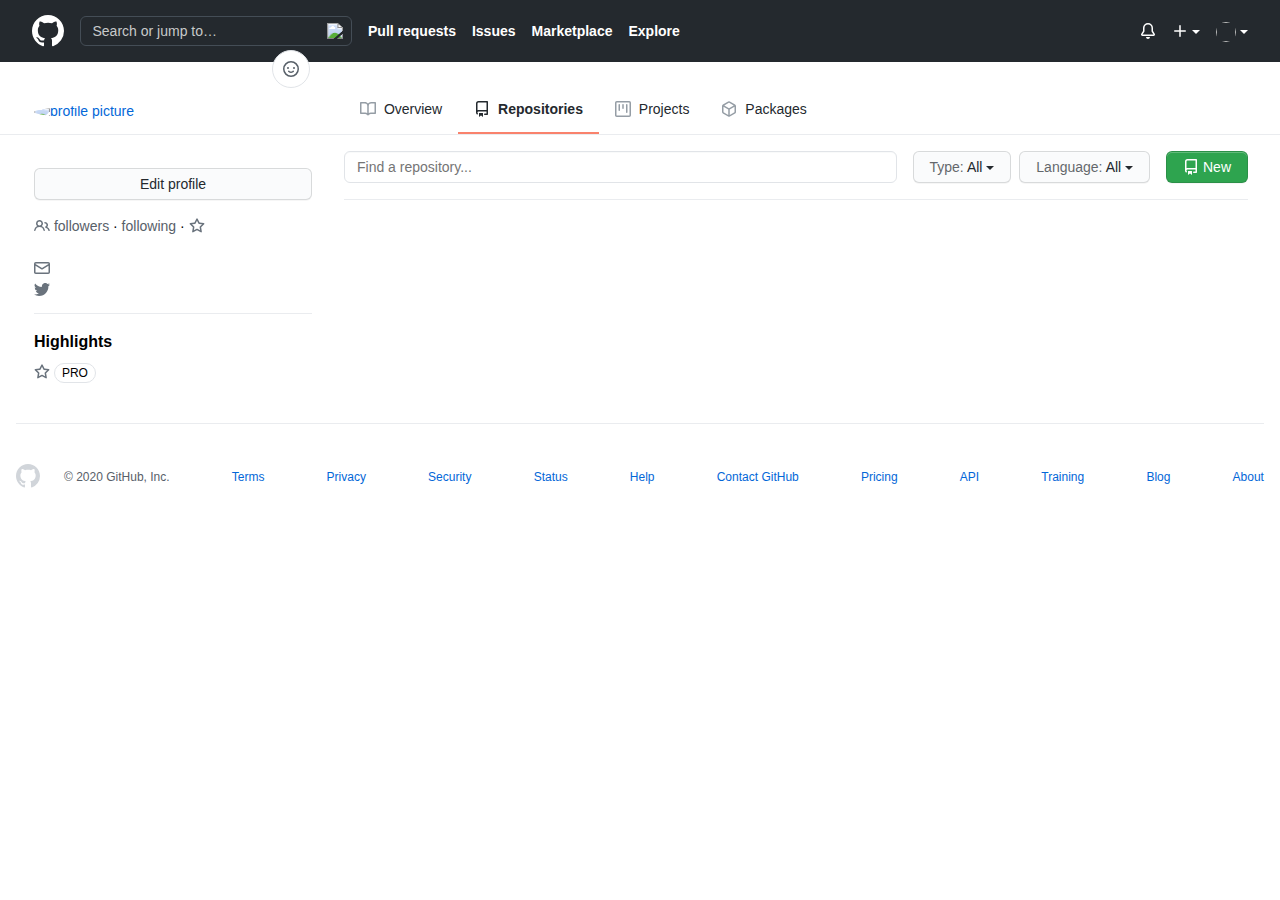
==== public/index.html @ 7f7beacc "major update" ====
<!DOCTYPE html>
<html lang="en">
<head>
  <meta charset="utf-8" />
  <meta name="viewport" content="width=device-width, initial-scale=1.0" />
  <meta http-equiv="X-UA-Compatible" content="IE=edge" />
  <title>My Github Profile Page &mdash; Buycoins Challenge</title>
  <link href="./img/favicon.png" rel="shortcut icon" />
  <link rel="stylesheet" href="./css/styles.css" />
  <link rel="stylesheet" href="./css/github-lang-colors.css">
</head>
<body>
  <div class="page-wrapper">
    <header class="page-header">
      <div class="page-header__item" id="github-logo">
        <a class="page-header__link" href="/">
          <svg class="octicon-middle" height="32" viewBox="0 0 16 16" version="1.1" width="32" aria-hidden="true">
            <path fill-rule="evenodd" d="M8 0C3.58 0 0 3.58 0 8c0 3.54 2.29 6.53 5.47 7.59.4.07.55-.17.55-.38 0-.19-.01-.82-.01-1.49-2.01.37-2.53-.49-2.69-.94-.09-.23-.48-.94-.82-1.13-.28-.15-.68-.52-.01-.53.63-.01 1.08.58 1.23.82.72 1.21 1.87.87 2.33.66.07-.52.28-.87.51-1.07-1.78-.2-3.64-.89-3.64-3.95 0-.87.31-1.59.82-2.15-.08-.2-.36-1.02.08-2.12 0 0 .67-.21 2.2.82.64-.18 1.32-.27 2-.27.68 0 1.36.09 2 .27 1.53-1.04 2.2-.82 2.2-.82.44 1.1.16 1.92.08 2.12.51.56.82 1.27.82 2.15 0 3.07-1.87 3.75-3.65 3.95.29.25.54.73.54 1.48 0 1.07-.01 1.93-.01 2.2 0 .21.15.46.55.38A8.013 8.013 0 0016 8c0-4.42-3.58-8-8-8z"></path>
          </svg>
        </a>
      </div>
      <div class="page-header__item item-show-mobile" id="hamburger">
        <button type="button" class="page-header__link btn-link">
          <svg height="24" class="octicon-text-bottom" viewBox="0 0 16 16" version="1.1" width="24" aria-hidden="true">
            <path fill-rule="evenodd" d="M1 2.75A.75.75 0 011.75 2h12.5a.75.75 0 110 1.5H1.75A.75.75 0 011 2.75zm0 5A.75.75 0 011.75 7h12.5a.75.75 0 110 1.5H1.75A.75.75 0 011 7.75zM1.75 12a.75.75 0 100 1.5h12.5a.75.75 0 100-1.5H1.75z"></path>
          </svg>
        </button>
      </div>
      <div class="page-header__item item-full item-collapse-mobile" id="menu">
        <div class="page-header__search">
          <form class="page-header__search-form">
            <label>
              <input type="text" class="page-header__search-input" placeholder="Search or jump to…" />
              <img src="https://github.githubassets.com/images/search-key-slash.svg" class="page-header__search-slash" />
            </label>
          </form>
        </div>
        <nav class="page-header__nav">
          <a class="page-header__link nav-link item-show-mobile" href="#">Dashboard</a>
          <a class="page-header__link nav-link" href="#">Pull<span class="inline-elem"> request</span>s</a>
          <a class="page-header__link nav-link" href="#">Issues</a>
          <a class="page-header__link nav-link" href="#">Marketplace</a>
          <a class="page-header__link nav-link" href="#">Explore</a>
          <a class="page-header__link nav-link item-show-mobile" href="#">Settings</a>
          <a class="page-header__link nav-link item-show-mobile u-name" href="#">
            <img width="20" height="20" class="avatar avatar-user" /><!--src="https://avatars2.githubusercontent.com/u/36954087?s=60&v=4"/>-->
          </a>
          <form class="nav-link item-show-mobile" action="#">
            <button type="submit" class="page-header__link btn-link" id="logout-btn">
              <svg class="octicon-text-bottom" viewBox="0 0 16 16" version="1.1" width="16" height="16" aria-hidden="true">
                <path fill-rule="evenodd" d="M2 2.75C2 1.784 2.784 1 3.75 1h2.5a.75.75 0 010 1.5h-2.5a.25.25 0 00-.25.25v10.5c0 .138.112.25.25.25h2.5a.75.75 0 010 1.5h-2.5A1.75 1.75 0 012 13.25V2.75zm10.44 4.5H6.75a.75.75 0 000 1.5h5.69l-1.97 1.97a.75.75 0 101.06 1.06l3.25-3.25a.75.75 0 000-1.06l-3.25-3.25a.75.75 0 10-1.06 1.06l1.97 1.97z"></path>
              </svg>
              Sign out
            </button>
          </form>
        </nav>
      </div>
      <div class="page-header__item" id="notification-bar">
        <a class="page-header__link" href="#">
          <svg class="octicon-text-bottom" viewBox="0 0 16 16" version="1.1" width="16" height="16" aria-hidden="true">
            <path d="M8 16a2 2 0 001.985-1.75c.017-.137-.097-.25-.235-.25h-3.5c-.138 0-.252.113-.235.25A2 2 0 008 16z"></path>
            <path fill-rule="evenodd" d="M8 1.5A3.5 3.5 0 004.5 5v2.947c0 .346-.102.683-.294.97l-1.703 2.556a.018.018 0 00-.003.01l.001.006c0 .002.002.004.004.006a.017.017 0 00.006.004l.007.001h10.964l.007-.001a.016.016 0 00.006-.004.016.016 0 00.004-.006l.001-.007a.017.017 0 00-.003-.01l-1.703-2.554a1.75 1.75 0 01-.294-.97V5A3.5 3.5 0 008 1.5zM3 5a5 5 0 0110 0v2.947c0 .05.015.098.042.139l1.703 2.555A1.518 1.518 0 0113.482 13H2.518a1.518 1.518 0 01-1.263-2.36l1.703-2.554A.25.25 0 003 7.947V5z"></path>
          </svg>
        </a>
      </div>
      <div class="page-header__item item-collapse-mobile">
        <details class="details-reset">
          <summary class="page-header__link">
            <svg class="octicon-text-bottom" viewBox="0 0 16 16" version="1.1" width="16" height="16" aria-hidden="true">
              <path fill-rule="evenodd" d="M8 2a.75.75 0 01.75.75v4.5h4.5a.75.75 0 010 1.5h-4.5v4.5a.75.75 0 01-1.5 0v-4.5h-4.5a.75.75 0 010-1.5h4.5v-4.5A.75.75 0 018 2z"></path>
            </svg>
            <span class="dropdown-caret"></span>
          </summary>
        </details>
      </div>
      <div class="page-header__item item-collapse-mobile">
        <details class="details-reset">
          <summary class="page-header__link">
            <img class="avatar avatar-user" width="20" height="20" /><!-- src="https://avatars2.githubusercontent.com/u/36954087?s=60&v=4"-->
            <span class="dropdown-caret"></span>
          </summary>
        </details>
      </div>
    </header>

    <main class="page-main" role="main">
      <div class="page-main__head item-collapse-mobile">
        <div class="container page-main__item">
          <div class="page-main__item__col-1">
            <div class="profile-sticky-bar">
              <div class="profile-mini-card">
                <span class="profile-mini-avatar">
                  <img class="avatar-user" height="32" width="32" /> <!--src="https://avatars2.githubusercontent.com/u/36954087?s=88&amp;u=0740b5dd5a850e1ddfc151dfa20f9871d0361308&amp;v=4">-->
                </span>
                <span class="profile-username">
                  <strong class="u-name"></strong>
                </span>
              </div>
            </div>
          </div>
          <div class="page-main__item__col-2">
            <nav class="page-main__nav">
              <a class="page-main__nav-item" href="#">
                <svg class="octicon-text-bottom page-main__octicon" height="16" viewBox="0 0 16 16" version="1.1" width="16" aria-hidden="true">
                  <path fill-rule="evenodd" d="M0 1.75A.75.75 0 01.75 1h4.253c1.227 0 2.317.59 3 1.501A3.744 3.744 0 0111.006 1h4.245a.75.75 0 01.75.75v10.5a.75.75 0 01-.75.75h-4.507a2.25 2.25 0 00-1.591.659l-.622.621a.75.75 0 01-1.06 0l-.622-.621A2.25 2.25 0 005.258 13H.75a.75.75 0 01-.75-.75V1.75zm8.755 3a2.25 2.25 0 012.25-2.25H14.5v9h-3.757c-.71 0-1.4.201-1.992.572l.004-7.322zm-1.504 7.324l.004-5.073-.002-2.253A2.25 2.25 0 005.003 2.5H1.5v9h3.757a3.75 3.75 0 011.994.574z"></path>
                </svg>
                Overview
              </a>
              <a class="page-main__nav-item nav-item-active" href="#" id="repoCountContainer">
                <svg class="octicon-text-bottom page-main__octicon" height="16" viewBox="0 0 16 16" version="1.1" width="16" aria-hidden="true">
                  <path fill-rule="evenodd" d="M2 2.5A2.5 2.5 0 014.5 0h8.75a.75.75 0 01.75.75v12.5a.75.75 0 01-.75.75h-2.5a.75.75 0 110-1.5h1.75v-2h-8a1 1 0 00-.714 1.7.75.75 0 01-1.072 1.05A2.495 2.495 0 012 11.5v-9zm10.5-1V9h-8c-.356 0-.694.074-1 .208V2.5a1 1 0 011-1h8zM5 12.25v3.25a.25.25 0 00.4.2l1.45-1.087a.25.25 0 01.3 0L8.6 15.7a.25.25 0 00.4-.2v-3.25a.25.25 0 00-.25-.25h-3.5a.25.25 0 00-.25.25z"></path>
                </svg>
                Repositories
              </a>
              <a class="page-main__nav-item" href="#">
                <svg class="octicon-text-bottom page-main__octicon" height="16" viewBox="0 0 16 16" version="1.1" width="16" aria-hidden="true">
                  <path fill-rule="evenodd" d="M1.75 0A1.75 1.75 0 000 1.75v12.5C0 15.216.784 16 1.75 16h12.5A1.75 1.75 0 0016 14.25V1.75A1.75 1.75 0 0014.25 0H1.75zM1.5 1.75a.25.25 0 01.25-.25h12.5a.25.25 0 01.25.25v12.5a.25.25 0 01-.25.25H1.75a.25.25 0 01-.25-.25V1.75zM11.75 3a.75.75 0 00-.75.75v7.5a.75.75 0 001.5 0v-7.5a.75.75 0 00-.75-.75zm-8.25.75a.75.75 0 011.5 0v5.5a.75.75 0 01-1.5 0v-5.5zM8 3a.75.75 0 00-.75.75v3.5a.75.75 0 001.5 0v-3.5A.75.75 0 008 3z"></path>
                </svg>
                Projects
              </a>
              <a class="page-main__nav-item" href="#">
                <svg class="octicon-text-bottom page-main__octicon" height="16" viewBox="0 0 16 16" version="1.1" width="16" aria-hidden="true">
                  <path fill-rule="evenodd" d="M8.878.392a1.75 1.75 0 00-1.756 0l-5.25 3.045A1.75 1.75 0 001 4.951v6.098c0 .624.332 1.2.872 1.514l5.25 3.045a1.75 1.75 0 001.756 0l5.25-3.045c.54-.313.872-.89.872-1.514V4.951c0-.624-.332-1.2-.872-1.514L8.878.392zM7.875 1.69a.25.25 0 01.25 0l4.63 2.685L8 7.133 3.245 4.375l4.63-2.685zM2.5 5.677v5.372c0 .09.047.171.125.216l4.625 2.683V8.432L2.5 5.677zm6.25 8.271l4.625-2.683a.25.25 0 00.125-.216V5.677L8.75 8.432v5.516z"></path>
                </svg>
                Packages
              </a>
            </nav>
          </div>
        </div>
      </div>
      <div class="container page-main__item">
        <div class="page-main__item__col-1">
          <div class="vcard-user">
            <div class="profile-avatar-container">
              <a title="change your avatar" href="#">
                <img alt="profile picture" class="avatar avatar-user" /><!-- src="https://avatars0.githubusercontent.com/u/36954087?s=460&amp;u=0740b5dd5a850e1ddfc151dfa20f9871d0361308&amp;v=4">-->
              </a>
              <div class="status-container item-collapse-mobile">
                <div class="status-badge-container">
                  <div class="user-status">
                    <details class="details-reset">
                      <summary class="btn-link alt-link" role="button">
                        <div class="user-status-header">
                          <div class="user-status-emoji">
                            <svg class="octicon-text-bottom" viewBox="0 0 16 16" version="1.1" width="16" height="16" aria-hidden="true">
                              <path fill-rule="evenodd" d="M1.5 8a6.5 6.5 0 1113 0 6.5 6.5 0 01-13 0zM8 0a8 8 0 100 16A8 8 0 008 0zM5 8a1 1 0 100-2 1 1 0 000 2zm7-1a1 1 0 11-2 0 1 1 0 012 0zM5.32 9.636a.75.75 0 011.038.175l.007.009c.103.118.22.222.35.31.264.178.683.37 1.285.37.602 0 1.02-.192 1.285-.371.13-.088.247-.192.35-.31l.007-.008a.75.75 0 111.222.87l-.614-.431c.614.43.614.431.613.431v.001l-.001.002-.002.003-.005.007-.014.019a1.984 1.984 0 01-.184.213c-.16.166-.338.316-.53.445-.63.418-1.37.638-2.127.629-.946 0-1.652-.308-2.126-.63a3.32 3.32 0 01-.715-.657l-.014-.02-.005-.006-.002-.003v-.002h-.001l.613-.432-.614.43a.75.75 0 01.183-1.044h.001z"></path>
                            </svg>
                          </div>
                          <div class="user-status-message-wrapper">
                            <span class="user-status-message">
                              Set status
                            </span>
                          </div>
                        </div>
                      </summary>
                    </details>
                  </div>
                </div>
              </div>
            </div>
            <div class="vcard-names-container">
              <h1 class="vcard-names">
                <span class="vcard-fullname"></span>
                <span class="vcard-username u-name"></span>
              </h1>
            </div>
          </div>
          <div class="status-badge-container item-show-mobile">
            <div class="user-status">
              <details class="details-reset">
                <summary class="btn-link alt-link" role="button">
                  <div class="user-status-header">
                    <div class="user-status-emoji">
                      <svg class="octicon-text-bottom" viewBox="0 0 16 16" version="1.1" width="16" height="16" aria-hidden="true">
                        <path fill-rule="evenodd" d="M1.5 8a6.5 6.5 0 1113 0 6.5 6.5 0 01-13 0zM8 0a8 8 0 100 16A8 8 0 008 0zM5 8a1 1 0 100-2 1 1 0 000 2zm7-1a1 1 0 11-2 0 1 1 0 012 0zM5.32 9.636a.75.75 0 011.038.175l.007.009c.103.118.22.222.35.31.264.178.683.37 1.285.37.602 0 1.02-.192 1.285-.371.13-.088.247-.192.35-.31l.007-.008a.75.75 0 111.222.87l-.614-.431c.614.43.614.431.613.431v.001l-.001.002-.002.003-.005.007-.014.019a1.984 1.984 0 01-.184.213c-.16.166-.338.316-.53.445-.63.418-1.37.638-2.127.629-.946 0-1.652-.308-2.126-.63a3.32 3.32 0 01-.715-.657l-.014-.02-.005-.006-.002-.003v-.002h-.001l.613-.432-.614.43a.75.75 0 01.183-1.044h.001z"></path>
                      </svg>
                    </div>
                    <div class="user-status-message-wrapper">
                      <span class="user-status-message">
                        Set status
                      </span>
                    </div>
                  </div>
                </summary>
              </details>
            </div>
          </div>
          <div class="user-profile-bio"></div>
          <div class="user-info-section">
            <div>
              <button type="button" class="profile-edit-button">Edit profile</button>
            </div>
            <div class="user-basic-info">
              <a class="alt-link" href="#">
                <svg class="octicon-text-bottom light-grey" height="16" viewBox="0 0 16 16" version="1.1" width="16" aria-hidden="true">
                  <path fill-rule="evenodd" d="M5.5 3.5a2 2 0 100 4 2 2 0 000-4zM2 5.5a3.5 3.5 0 115.898 2.549 5.507 5.507 0 013.034 4.084.75.75 0 11-1.482.235 4.001 4.001 0 00-7.9 0 .75.75 0 01-1.482-.236A5.507 5.507 0 013.102 8.05 3.49 3.49 0 012 5.5zM11 4a.75.75 0 100 1.5 1.5 1.5 0 01.666 2.844.75.75 0 00-.416.672v.352a.75.75 0 00.574.73c1.2.289 2.162 1.2 2.522 2.372a.75.75 0 101.434-.44 5.01 5.01 0 00-2.56-3.012A3 3 0 0011 4z"></path>
                </svg>
                <span id="followers"></span> followers
              </a>
              ·
              <a class="alt-link" href="#">
                <span id="following"></span> following
              </a>
              ·
              <a class="alt-link" href="#">
                <svg class="octicon-text-bottom light-grey" height="16" viewBox="0 0 16 16" version="1.1" width="16" aria-hidden="true">
                  <path fill-rule="evenodd" d="M8 .25a.75.75 0 01.673.418l1.882 3.815 4.21.612a.75.75 0 01.416 1.279l-3.046 2.97.719 4.192a.75.75 0 01-1.088.791L8 12.347l-3.766 1.98a.75.75 0 01-1.088-.79l.72-4.194L.818 6.374a.75.75 0 01.416-1.28l4.21-.611L7.327.668A.75.75 0 018 .25zm0 2.445L6.615 5.5a.75.75 0 01-.564.41l-3.097.45 2.24 2.184a.75.75 0 01.216.664l-.528 3.084 2.769-1.456a.75.75 0 01.698 0l2.77 1.456-.53-3.084a.75.75 0 01.216-.664l2.24-2.183-3.096-.45a.75.75 0 01-.564-.41L8 2.694v.001z"></path>
                </svg>
                <span id="stars"></span>
              </a>
            </div>
            <ul>
              <li class="vcard-detail">
                <svg class="octicon-text-bottom light-grey" viewBox="0 0 16 16" version="1.1" width="16" height="16" aria-hidden="true">
                  <path fill-rule="evenodd" d="M1.75 2A1.75 1.75 0 000 3.75v.736a.75.75 0 000 .027v7.737C0 13.216.784 14 1.75 14h12.5A1.75 1.75 0 0016 12.25v-8.5A1.75 1.75 0 0014.25 2H1.75zM14.5 4.07v-.32a.25.25 0 00-.25-.25H1.75a.25.25 0 00-.25.25v.32L8 7.88l6.5-3.81zm-13 1.74v6.441c0 .138.112.25.25.25h12.5a.25.25 0 00.25-.25V5.809L8.38 9.397a.75.75 0 01-.76 0L1.5 5.809z"></path>
                </svg>
                <a href="#" id="email"></a>
              </li>
              <li class="vcard-detail item-collapse-mobile">
                <svg class="octicon-text-bottom light-grey" xmlns="http://www.w3.org/2000/svg" viewBox="0 0 273.5 222.3">
                  <path d="M273.5 26.3a109.77 109.77 0 0 1-32.2 8.8 56.07 56.07 0 0 0 24.7-31 113.39 113.39 0 0 1-35.7 13.6 56.1 56.1 0 0 0-97 38.4 54 54 0 0 0 1.5 12.8A159.68 159.68 0 0 1 19.1 10.3a56.12 56.12 0 0 0 17.4 74.9 56.06 56.06 0 0 1-25.4-7v.7a56.11 56.11 0 0 0 45 55 55.65 55.65 0 0 1-14.8 2 62.39 62.39 0 0 1-10.6-1 56.24 56.24 0 0 0 52.4 39 112.87 112.87 0 0 1-69.7 24 119 119 0 0 1-13.4-.8 158.83 158.83 0 0 0 86 25.2c103.2 0 159.6-85.5 159.6-159.6 0-2.4-.1-4.9-.2-7.3a114.25 114.25 0 0 0 28.1-29.1" fill="currentColor"></path>
                </svg>
                <a href="#" id="twitterUsername"></a>
              </li>
            </ul>
          </div>
          <div class="user-highlights item-collapse-mobile">
            <h2 class="user-highlights-header">Highlights</h2>
            <ul>
              <li>
                <svg class="octicon-text-bottom light-grey" viewBox="0 0 16 16" version="1.1" width="16" height="16" aria-hidden="true">
                  <path fill-rule="evenodd" d="M8 .25a.75.75 0 01.673.418l1.882 3.815 4.21.612a.75.75 0 01.416 1.279l-3.046 2.97.719 4.192a.75.75 0 01-1.088.791L8 12.347l-3.766 1.98a.75.75 0 01-1.088-.79l.72-4.194L.818 6.374a.75.75 0 01.416-1.28l4.21-.611L7.327.668A.75.75 0 018 .25zm0 2.445L6.615 5.5a.75.75 0 01-.564.41l-3.097.45 2.24 2.184a.75.75 0 01.216.664l-.528 3.084 2.769-1.456a.75.75 0 01.698 0l2.77 1.456-.53-3.084a.75.75 0 01.216-.664l2.24-2.183-3.096-.45a.75.75 0 01-.564-.41L8 2.694v.001z"></path>
                </svg>
                <span class="highlight-label">Pro</span>
              </li>
            </ul>
          </div>
        </div>
        <div class="page-main__item__col-2">
          <div class="page-main__head item-show-mobile">
            <nav class="page-main__nav">
              <a class="page-main__nav-item" href="#">
                <svg class="octicon-text-bottom page-main__octicon" height="16" viewBox="0 0 16 16" version="1.1" width="16" aria-hidden="true">
                  <path fill-rule="evenodd" d="M0 1.75A.75.75 0 01.75 1h4.253c1.227 0 2.317.59 3 1.501A3.744 3.744 0 0111.006 1h4.245a.75.75 0 01.75.75v10.5a.75.75 0 01-.75.75h-4.507a2.25 2.25 0 00-1.591.659l-.622.621a.75.75 0 01-1.06 0l-.622-.621A2.25 2.25 0 005.258 13H.75a.75.75 0 01-.75-.75V1.75zm8.755 3a2.25 2.25 0 012.25-2.25H14.5v9h-3.757c-.71 0-1.4.201-1.992.572l.004-7.322zm-1.504 7.324l.004-5.073-.002-2.253A2.25 2.25 0 005.003 2.5H1.5v9h3.757a3.75 3.75 0 011.994.574z"></path>
                </svg>
                Overview
              </a>
              <a class="page-main__nav-item nav-item-active" href="#" id="repoCountContainer">
                <svg class="octicon-text-bottom page-main__octicon" height="16" viewBox="0 0 16 16" version="1.1" width="16" aria-hidden="true">
                  <path fill-rule="evenodd" d="M2 2.5A2.5 2.5 0 014.5 0h8.75a.75.75 0 01.75.75v12.5a.75.75 0 01-.75.75h-2.5a.75.75 0 110-1.5h1.75v-2h-8a1 1 0 00-.714 1.7.75.75 0 01-1.072 1.05A2.495 2.495 0 012 11.5v-9zm10.5-1V9h-8c-.356 0-.694.074-1 .208V2.5a1 1 0 011-1h8zM5 12.25v3.25a.25.25 0 00.4.2l1.45-1.087a.25.25 0 01.3 0L8.6 15.7a.25.25 0 00.4-.2v-3.25a.25.25 0 00-.25-.25h-3.5a.25.25 0 00-.25.25z"></path>
                </svg>
                Repositories
              </a>
              <a class="page-main__nav-item" href="#">
                <svg class="octicon-text-bottom page-main__octicon" height="16" viewBox="0 0 16 16" version="1.1" width="16" aria-hidden="true">
                  <path fill-rule="evenodd" d="M1.75 0A1.75 1.75 0 000 1.75v12.5C0 15.216.784 16 1.75 16h12.5A1.75 1.75 0 0016 14.25V1.75A1.75 1.75 0 0014.25 0H1.75zM1.5 1.75a.25.25 0 01.25-.25h12.5a.25.25 0 01.25.25v12.5a.25.25 0 01-.25.25H1.75a.25.25 0 01-.25-.25V1.75zM11.75 3a.75.75 0 00-.75.75v7.5a.75.75 0 001.5 0v-7.5a.75.75 0 00-.75-.75zm-8.25.75a.75.75 0 011.5 0v5.5a.75.75 0 01-1.5 0v-5.5zM8 3a.75.75 0 00-.75.75v3.5a.75.75 0 001.5 0v-3.5A.75.75 0 008 3z"></path>
                </svg>
                Projects
              </a>
              <a class="page-main__nav-item" href="#">
                <svg class="octicon-text-bottom page-main__octicon" height="16" viewBox="0 0 16 16" version="1.1" width="16" aria-hidden="true">
                  <path fill-rule="evenodd" d="M8.878.392a1.75 1.75 0 00-1.756 0l-5.25 3.045A1.75 1.75 0 001 4.951v6.098c0 .624.332 1.2.872 1.514l5.25 3.045a1.75 1.75 0 001.756 0l5.25-3.045c.54-.313.872-.89.872-1.514V4.951c0-.624-.332-1.2-.872-1.514L8.878.392zM7.875 1.69a.25.25 0 01.25 0l4.63 2.685L8 7.133 3.245 4.375l4.63-2.685zM2.5 5.677v5.372c0 .09.047.171.125.216l4.625 2.683V8.432L2.5 5.677zm6.25 8.271l4.625-2.683a.25.25 0 00.125-.216V5.677L8.75 8.432v5.516z"></path>
                </svg>
                Packages
              </a>
            </nav>
          </div>
          <div class="vcard-repositories">
            <div class="repo-search">
              <form class="repo-search__form">
                <div>
                  <input type="search" placeholder="Find a repository..." class="repo-search__input" />
                </div>
              </form>
              <div class="flex-container">
                <details class="details-reset">
                  <summary class="vcard-btn" aria-haspopup="menu" role="button">
                    <i>Type:</i>
                    <span>All</span>
                    <span class="dropdown-caret"></span>
                  </summary>
                </details>
                <details class="details-reset">
                  <summary class="vcard-btn" aria-haspopup="menu" role="button">
                    <i>Language:</i>
                    <span>All</span>
                    <span class="dropdown-caret"></span>
                  </summary>
                </details>
                <a href="#" class="vcard-btn">
                  <svg class="octicon-text-bottom" height="16" viewBox="0 0 16 16" version="1.1" width="16" aria-hidden="true">
                    <path fill-rule="evenodd" d="M2 2.5A2.5 2.5 0 014.5 0h8.75a.75.75 0 01.75.75v12.5a.75.75 0 01-.75.75h-2.5a.75.75 0 110-1.5h1.75v-2h-8a1 1 0 00-.714 1.7.75.75 0 01-1.072 1.05A2.495 2.495 0 012 11.5v-9zm10.5-1V9h-8c-.356 0-.694.074-1 .208V2.5a1 1 0 011-1h8zM5 12.25v3.25a.25.25 0 00.4.2l1.45-1.087a.25.25 0 01.3 0L8.6 15.7a.25.25 0 00.4-.2v-3.25a.25.25 0 00-.25-.25h-3.5a.25.25 0 00-.25.25z"></path>
                  </svg>
                  New
                </a>
              </div>
            </div>
            <div class="repo-list">
              <ul></ul>
            </div>
          </div>
        </div>
      </div>
    </main>

    <footer class="page-footer container">
      <div class="page-footer__content">
        <a class="page-footer__octicon" href="#">
          <svg height="24" class="octicon-text-bottom" viewBox="0 0 16 16" version="1.1" width="24" aria-hidden="true">
            <path fill-rule="evenodd" d="M8 0C3.58 0 0 3.58 0 8c0 3.54 2.29 6.53 5.47 7.59.4.07.55-.17.55-.38 0-.19-.01-.82-.01-1.49-2.01.37-2.53-.49-2.69-.94-.09-.23-.48-.94-.82-1.13-.28-.15-.68-.52-.01-.53.63-.01 1.08.58 1.23.82.72 1.21 1.87.87 2.33.66.07-.52.28-.87.51-1.07-1.78-.2-3.64-.89-3.64-3.95 0-.87.31-1.59.82-2.15-.08-.2-.36-1.02.08-2.12 0 0 .67-.21 2.2.82.64-.18 1.32-.27 2-.27.68 0 1.36.09 2 .27 1.53-1.04 2.2-.82 2.2-.82.44 1.1.16 1.92.08 2.12.51.56.82 1.27.82 2.15 0 3.07-1.87 3.75-3.65 3.95.29.25.54.73.54 1.48 0 1.07-.01 1.93-.01 2.2 0 .21.15.46.55.38A8.013 8.013 0 0016 8c0-4.42-3.58-8-8-8z"></path>
          </svg>
        </a>
        <ul class="page-footer__list">
          <li>&copy; 2020 GitHub, Inc.</li>
          <li>
            <a href="#">Terms</a>
          </li>
          <li>
            <a href="#">Privacy</a>
          </li>
          <li>
            <a href="#">Security</a>
          </li>
          <li>
            <a href="#">Status</a>
          </li>
          <li>
            <a href="#">Help</a>
          </li>
          <li>
            <a href="#">Contact GitHub</a>
          </li>
          <li>
            <a href="#">Pricing</a>
          </li>
          <li>
            <a href="#">API</a>
          </li>
          <li>
            <a href="#">Training</a>
          </li>
          <li>
            <a href="#">Blog</a>
          </li>
          <li>
            <a href="#">About</a>
          </li>
        </ul>
      </div>
    </footer>
  </div>
</body>
</html>

<script src="./js/main.js"></script>
---- public/css/styles.css ----
* {
  margin: 0;
  padding: 0;
  -webkit-box-sizing: border-box;
     -moz-box-sizing: border-box;
          box-sizing: border-box;
}

:root {
  scroll-behavior: smooth;
  -webkit-font-smoothing: antialiased;
  -moz-osx-font-smoothing: grayscale;
}

body {
  font-family: -apple-system, "BlinkMacSystemFont", "Segoe UI", Helvetica, Arial, sans-serif, "Apple Color Emoji", "Segoe UI Emoji";
  font-size: 14px;
  line-height: 1.5;
}

article, aside, details, figcaption, figure, footer, header, main, menu, nav, section {
  display: block;
}

h1, h2, h3, h4 {
  font-weight: 600;
}

h1 {
  font-size: 32px;
}

h3 {
  font-size: 20px;
}

@media only screen and (min-width: 600px) {
  h1 {
    margin: 0.5em 0;
  }
}

a {
  color: #0367d8;
  text-decoration: none;
}

button, input, select, textarea {
  font-family: inherit;
  line-height: inherit;
}

svg:not(:root) {
  overflow: hidden;
}

.page-wrapper {
  position: relative;
  background: #fff;
  min-height: 100vh;
}

.octicon-middle {
  display: inline-block;
  fill: currentColor;
  vertical-align: middle;
}

.octicon-text-bottom {
  display: inline-block;
  fill: currentColor;
  vertical-align: text-bottom;
}

.octicon-text-top {
  display: inline-block;
  fill: currentColor;
  vertical-align: text-top;
  color: #6a737d;
  margin-right: 4px;
}

.avatar {
  display: inline-block;
  overflow: hidden;
  line-height: 1;
  vertical-align: middle;
}

.avatar-user {
  position: relative;
  border-radius: 50%;
  border-style: none;
  z-index: 2;
}

.container {
  max-width: 1280px;
  margin: 0 auto;
}

.page-header {
  background: #24292E;
  padding: 1.075em 1.15em 1.075em 2.25em;
  color: rgba(255, 255, 255, 0.7);
  display: -webkit-box;
  display: -moz-box;
  display: -ms-flexbox;
  display: flex;
  -webkit-box-align: center;
     -moz-box-align: center;
      -ms-flex-align: center;
          align-items: center;
}

.page-header__item {
  display: -webkit-box;
  display: -moz-box;
  display: -ms-flexbox;
  display: flex;
  -webkit-box-align: center;
     -moz-box-align: center;
      -ms-flex-align: center;
          align-items: center;
  margin-right: 16px;
  -ms-flex-item-align: stretch;
      align-self: stretch;
}

.page-header__link {
  font-weight: 600;
  color: #fff;
  white-space: nowrap;
}

.page-header__link:hover, .page-header__link:focus {
  color: inherit;
}

.page-header__search {
  position: relative;
  min-width: 272px;
  -webkit-transition: .2s ease-in-out;
  transition: .2s ease-in-out;
  -webkit-transition-property: max-width, padding-bottom, padding-top;
  transition-property: max-width, padding-bottom, padding-top;
  margin-right: 16.5px;
}

.page-header__search-form {
  display: block;
}

.page-header__search-form label {
  min-height: 28px;
  width: 100%;
  max-width: 100%;
  vertical-align: middle;
  background-color: inherit;
  font-weight: 400;
  position: relative;
  line-height: 18px;
  display: -webkit-box;
  display: -moz-box;
  display: -ms-flexbox;
  display: flex;
  -webkit-box-align: center;
     -moz-box-align: center;
      -ms-flex-align: center;
          align-items: center;
  -webkit-box-pack: justify;
     -moz-box-pack: justify;
      -ms-flex-pack: justify;
          justify-content: space-between;
  border: 1px solid #444d56;
  border-radius: 6px;
  background-repeat: no-repeat;
  outline: none;
  background-position: right 0.5rem center;
  -webkit-box-shadow: none;
          box-shadow: none;
}

.page-header__search-form label:focus-within {
  outline: inherit;
}

.page-header__search-input {
  min-height: inherit;
  color: inherit;
  width: 100%;
  background: none;
  border: 0;
  display: table-cell;
  font-size: inherit;
  line-height: inherit;
  -webkit-box-shadow: inherit;
          box-shadow: inherit;
  padding: 5px 12px;
}

.page-header__search-input::-webkit-input-placeholder {
  color: #c8c9ca;
}

.page-header__search-input::-moz-placeholder {
  color: #c8c9ca;
}

.page-header__search-input:-ms-input-placeholder {
  color: #c8c9ca;
}

.page-header__search-input::-ms-input-placeholder {
  color: #c8c9ca;
}

.page-header__search-input::placeholder {
  color: #c8c9ca;
}

.page-header__search-input:focus {
  outline: none;
}

.page-header__search-slash {
  margin-right: 8px;
  border-style: none;
}

.page-header__nav {
  display: -webkit-box;
  display: -moz-box;
  display: -ms-flexbox;
  display: flex;
  -ms-flex-item-align: auto;
      align-self: auto;
}

.item-full {
  -webkit-box-flex: 1;
     -moz-box-flex: 1;
      -ms-flex: auto;
          flex: auto;
}

.btn-link {
  display: inline-block;
  background-color: initial;
  font-size: inherit;
  border: none;
  -webkit-user-select: none;
     -moz-user-select: none;
      -ms-user-select: none;
          user-select: none;
  cursor: pointer;
}

.details-reset > summary {
  list-style: none;
}

.details-reset > summary::-webkit-details-marker {
  display: none;
}

details summary {
  cursor: pointer;
  display: list-item;
}

.dropdown-caret {
  display: inline-block;
  width: 0;
  height: 0;
  vertical-align: middle;
  content: "";
  border-top-style: solid;
  border-top-width: 4px;
  border-right: 4px solid transparent;
  border-bottom: 0 solid transparent;
  border-left: 4px solid transparent;
}

@media only screen and (min-width: 600px) {
  .item-show-mobile {
    display: none !important;
  }
  .nav-link {
    margin-right: 16px;
  }
}

@media only screen and (max-width: 768px) {
  .page-header {
    padding-left: 1.7em;
    padding-right: 0.6em;
  }
  .inline-elem {
    display: none;
  }
}

@media only screen and (max-width: 600px) {
  .page-header {
    padding: 1.15em 0 1.15em 1.15em;
    position: relative;
    z-index: 10;
  }
  .page-header__search {
    margin-right: 0;
    margin-bottom: 16px;
    -ms-flex-item-align: stretch;
        -ms-grid-row-align: stretch;
        align-self: stretch;
  }
  .page-header__nav {
    -webkit-box-orient: vertical;
    -webkit-box-direction: normal;
       -moz-box-orient: vertical;
       -moz-box-direction: normal;
        -ms-flex-direction: column;
            flex-direction: column;
    -ms-flex-item-align: stretch;
        -ms-grid-row-align: stretch;
        align-self: stretch;
  }
  .nav-link {
    border-top: 1px solid rgba(255, 255, 255, 0.15);
    padding: 8px 0;
  }
  .nav-link .avatar-user {
    margin-top: 1px;
  }
  .inline-elem {
    display: inline;
  }
  .item-collapse-mobile {
    display: none !important;
  }
  .item-full {
    border: 1px solid #24292E;
    -webkit-box-orient: vertical;
    -webkit-box-direction: normal;
       -moz-box-orient: vertical;
       -moz-box-direction: normal;
        -ms-flex-direction: column;
            flex-direction: column;
    position: absolute;
    top: 98%;
    background: inherit;
    width: 100%;
    left: 0;
    padding: 0 15px 15px 15px;
  }
  #logout-btn {
    padding-left: 2px;
    width: 100%;
    text-align: left;
  }
  #notification-bar {
    -webkit-box-ordinal-group: 3;
       -moz-box-ordinal-group: 3;
        -ms-flex-order: 2;
            order: 2;
  }
  #github-logo {
    -webkit-box-ordinal-group: 2;
       -moz-box-ordinal-group: 2;
        -ms-flex-order: 1;
            order: 1;
    -webkit-box-flex: 1;
       -moz-box-flex: 1;
        -ms-flex: auto;
            flex: auto;
    -webkit-box-pack: center;
       -moz-box-pack: center;
        -ms-flex-pack: center;
            justify-content: center;
  }
}

.responsive + .page-main {
  margin-top: 380px;
}

.page-main {
  display: block;
}

.page-main__head {
  margin-top: 24px;
  position: -webkit-sticky;
  position: sticky;
  top: 0;
  border-bottom: 1px solid #eaecef;
  display: block;
  z-index: 1;
  background: #fff;
}

.page-main__item {
  display: -webkit-box;
  display: -moz-box;
  display: -ms-flexbox;
  display: flex;
  padding: 0 32px;
}

.page-main__item__col-1 {
  width: 25%;
  padding-left: 2px;
  padding-right: 24px;
}

.page-main__item__col-2 {
  width: 75%;
  padding-left: 8px;
  padding-right: 0;
}

.page-main__nav {
  display: -webkit-box;
  display: -moz-box;
  display: -ms-flexbox;
  display: flex;
}

.page-main__nav-item {
  padding: 8px 16px;
  font-size: 14px;
  line-height: 30px;
  color: #24292E;
  text-align: center;
  white-space: nowrap;
  border-bottom: 2px solid transparent;
  -webkit-transition: border-bottom-color 0.36s ease-in;
  transition: border-bottom-color 0.36s ease-in;
}

.page-main__nav-item:hover:not(.nav-item-active), .page-main__nav-item:focus:not(.nav-item-active) {
  border-bottom-color: #d1d5da;
  outline: 1px solid transparent;
  outline-offset: -1px;
  -webkit-transition-timing-function: ease-out;
          transition-timing-function: ease-out;
  -webkit-transition-duration: 0.12s;
          transition-duration: 0.12s;
}

.page-main__nav-item .counter {
  margin-left: 4px;
}

.page-main__octicon {
  color: #959da5;
  margin-right: 4px;
}

.page-main__body {
  padding: 0 32px;
  display: -webkit-box;
  display: -moz-box;
  display: -ms-flexbox;
  display: flex;
}

.nav-item-active {
  font-weight: 600;
  border-bottom-color: #f9826c;
  outline: 1px solid transparent;
  outline-offset: -1px;
}

.nav-item-active .page-main__octicon {
  color: inherit;
}

.counter {
  display: inline-block;
  min-width: 20px;
  padding: 0 6px;
  font-size: 12px;
  font-weight: 500;
  line-height: 18px;
  text-align: center;
  background-color: rgba(210, 214, 219, 0.5);
  border: 1px solid transparent;
  border-radius: 2em;
}

.profile-sticky-bar {
  position: fixed;
  top: 0;
  z-index: 5;
  width: 233px;
  word-break: break-all;
  pointer-events: none;
  opacity: 0;
  -webkit-transition: 0.2s;
  transition: 0.2s;
}

.profile-sticky-bar::after {
  content: "";
  height: 48px;
}

.profile-mini-card {
  height: 48px;
  position: relative;
  top: 1px;
  z-index: 4;
  display: table;
}

.profile-mini-avatar,
.profile-username {
  display: table-cell;
  vertical-align: middle;
}

.profile-mini-avatar {
  width: 32px;
  line-height: 1;
  padding-right: 8px;
}

.profile-username {
  line-height: 1.25;
}

.profile-avatar-container {
  position: relative;
  margin-top: -31px;
}

.profile-avatar-container img {
  display: block;
  width: 100%;
  height: auto;
}

.status-container {
  position: relative;
  word-break: break-word;
  white-space: normal;
}

.status-badge-container {
  position: absolute;
  bottom: 0;
  left: 100%;
  z-index: 2;
  width: 38px;
  height: 38px;
  margin-bottom: 32px;
  margin-left: -40px;
  font-size: 14px;
}

.status-badge-container:hover {
  width: auto;
  max-width: 544px;
}

.status-badge-container:hover .user-status-message-wrapper {
  opacity: 1;
  margin-left: 8px;
  width: inherit;
}

.user-status {
  display: inline-block;
  background-color: #fff;
  border: 1px solid #e1e4e8;
  border-radius: 2em;
  padding: 8px;
  line-height: 1;
}

.user-status-header {
  display: -webkit-box;
  display: -moz-box;
  display: -ms-flexbox;
  display: flex;
  -webkit-box-align: stretch;
     -moz-box-align: stretch;
      -ms-flex-align: stretch;
          align-items: stretch;
  -webkit-box-pack: center;
     -moz-box-pack: center;
      -ms-flex-pack: center;
          justify-content: center;
  font-size: 12px;
  line-height: 1.25;
  border-radius: 50%;
}

.user-status-emoji {
  width: 20px;
  height: 20px;
  display: -webkit-box;
  display: -moz-box;
  display: -ms-flexbox;
  display: flex;
  -webkit-box-pack: center;
     -moz-box-pack: center;
      -ms-flex-pack: center;
          justify-content: center;
  -webkit-box-align: center;
     -moz-box-align: center;
      -ms-flex-align: center;
          align-items: center;
}

.user-status-message-wrapper {
  overflow: hidden;
  line-height: 20px;
  opacity: 0;
  -webkit-transition: 0.1s ease;
  transition: 0.1s ease;
  width: 0;
  white-space: normal;
}

.user-status-message {
  display: inline-block;
  vertical-align: top;
  text-overflow: ellipsis;
  white-space: nowrap;
  max-width: 100%;
}

.vcard-names-container {
  position: -webkit-sticky;
  position: sticky;
  top: 0;
  width: 100%;
}

.vcard-fullname {
  display: block;
  font-size: 26px;
  line-height: 1.25;
  overflow: hidden;
}

.vcard-username {
  display: block;
  font-size: 20px;
  font-style: normal;
  font-weight: 300;
  line-height: 24px;
  color: #586069;
}

.user-profile-bio {
  overflow: hidden;
  font-size: 16px;
  margin-bottom: 16px;
}

.user-info-section {
  display: -webkit-box;
  display: -moz-box;
  display: -ms-flexbox;
  display: flex;
  -webkit-box-orient: vertical;
  -webkit-box-direction: normal;
     -moz-box-orient: vertical;
     -moz-box-direction: normal;
      -ms-flex-direction: column;
          flex-direction: column;
}

.profile-edit-button {
  margin-bottom: 16px;
  width: 100%;
  text-align: center;
  position: relative;
  padding: 5px 16px;
  font-size: 14px;
  font-weight: 500;
  line-height: 20px;
  white-space: nowrap;
  cursor: pointer;
  -webkit-user-select: none;
     -moz-user-select: none;
      -ms-user-select: none;
          user-select: none;
  border: 1px solid rgba(27, 31, 35, 0.15);
  border-radius: 6px;
  color: #24292E;
  background-color: #fafbfc;
  -webkit-box-shadow: 0 1px 0 rgba(27, 31, 35, 0.04), inset 0 1px 0 rgba(255, 255, 255, 0.25);
          box-shadow: 0 1px 0 rgba(27, 31, 35, 0.04), inset 0 1px 0 rgba(255, 255, 255, 0.25);
  -webkit-transition: 0.2s cubic-bezier(0.3, 0, 0.5, 1);
  transition: 0.2s cubic-bezier(0.3, 0, 0.5, 1);
  -webkit-transition-property: color, background-color, border-color;
  transition-property: color, background-color, border-color;
}

.profile-edit-button:hover {
  background-color: #f3f4f6;
  -webkit-transition-duration: 0.1s;
          transition-duration: 0.1s;
}

.user-basic-info {
  margin-bottom: 16px;
}

.user-basic-info span {
  font-weight: 600;
  color: #24292E;
}

.user-basic-info a {
  white-space: nowrap;
}

.vcard-detail {
  width: 100%;
  max-width: 100%;
  display: inline-block;
  vertical-align: top;
  overflow: hidden;
  text-overflow: ellipsis;
  white-space: nowrap;
  padding-left: 22px;
  font-size: 14px;
  padding-top: 4px;
  list-style: none;
}

.vcard-detail .octicon-text-bottom {
  margin-left: -22px;
  width: 16px;
  margin-top: 3px;
  text-align: center;
  float: left;
}

.vcard-detail a {
  color: #24292e;
}

.user-highlights {
  padding-top: 16px;
  margin-top: 16px;
  border-top: 1px solid #eaecef;
}

.user-highlights-header {
  font-size: 16px;
  font-weight: 600;
  margin-bottom: 8px;
}

.user-highlights ul {
  list-style: none;
}

.highlight-label {
  display: inline-block;
  padding: 0 7px;
  font-size: 12px;
  font-weight: 500;
  line-height: 18px;
  border-radius: 2em;
  background-color: initial;
  border: 1px solid #e1e4e8;
  text-transform: uppercase;
}

.vcard-repositories {
  position: relative;
}

.repo-search {
  padding: 16px 0;
  border-bottom: 1px solid #eaecef;
  display: -webkit-box;
  display: -moz-box;
  display: -ms-flexbox;
  display: flex;
}

.repo-search__form {
  -webkit-box-flex: 1;
     -moz-box-flex: 1;
      -ms-flex: auto;
          flex: auto;
}

.repo-search__form > div {
  margin-right: 16px;
}

.repo-search__input {
  width: 100%;
  padding: 5px 12px;
  font-size: 14px;
  line-height: 20px;
  color: #24292E;
  vertical-align: middle;
  border: 1px solid #e1e4e8;
  outline: none;
  outline-offset: -2px;
  background-position: right 8px center;
  background-repeat: no-repeat;
  border-radius: 6px;
  -webkit-box-shadow: inset 0 1px 0 rgba(225, 228, 232, 0.2);
          box-shadow: inset 0 1px 0 rgba(225, 228, 232, 0.2);
}

.repo-list__item {
  display: -webkit-box;
  display: -moz-box;
  display: -ms-flexbox;
  display: flex;
  padding: 24px 0;
  border-bottom: 1px solid #e1e4e8;
}

.repo-list__item__col-1 {
  display: inline-block;
  width: 75%;
}

.repo-list__item__col-1 div:last-child {
  font-size: 12px;
  margin-top: 8px;
  color: #586069;
}

.repo-list__item__col-1 h3 {
  word-break: break-all;
  margin-bottom: 4px;
}

.repo-list__item__col-2 {
  text-align: right;
  width: 25%;
}

.repo-list__item__col-2 .vcard-btn {
  padding: 3px 12px;
  font-size: 12px;
  width: initial;
}

.flex-container {
  display: -webkit-box;
  display: -moz-box;
  display: -ms-flexbox;
  display: flex;
}

.flex-container .details-reset {
  margin-right: 8px;
}

.flex-container a,
.flex-container a:hover,
.flex-container a:focus {
  color: #fff;
  background-color: #2ea44f;
}

.flex-container > a {
  margin-left: 8px;
  -webkit-box-flex: 0;
     -moz-box-flex: 0;
      -ms-flex: 0;
          flex: 0;
}

.vcard-btn {
  display: inline-block;
  width: 100%;
  vertical-align: middle;
  position: relative;
  padding: 5px 16px;
  font-size: 14px;
  font-weight: 500;
  line-height: 20px;
  white-space: nowrap;
  cursor: pointer;
  -webkit-user-select: none;
     -moz-user-select: none;
      -ms-user-select: none;
          user-select: none;
  -webkit-appearance: none;
     -moz-appearance: none;
          appearance: none;
  border: 1px solid rgba(27, 31, 35, 0.15);
  border-radius: 6px;
  color: #24292E;
  background-color: #fafbfc;
  -webkit-box-shadow: 0 1px 0 rgba(27, 31, 35, 0.04), inset 0 1px 0 rgba(255, 255, 255, 0.25);
          box-shadow: 0 1px 0 rgba(27, 31, 35, 0.04), inset 0 1px 0 rgba(255, 255, 255, 0.25);
  -webkit-transition: 0.2s cubic-bezier(0.3, 0, 0.5, 1);
  transition: 0.2s cubic-bezier(0.3, 0, 0.5, 1);
  -webkit-transition-property: color, background-color, border-color;
  transition-property: color, background-color, border-color;
}

.vcard-btn:hover {
  background: #f3f4f6;
}

.vcard-btn > i {
  font-style: normal;
  font-weight: inherit;
  opacity: 0.7;
}

.repo-value-container {
  margin-right: 16px;
}

.repo-language-color {
  position: relative;
  top: 1px;
  display: inline-block;
  width: 12px;
  height: 12px;
  border: 1px solid rgba(27, 31, 35, 0.1);
  border-radius: 50%;
}

.repo-description {
  display: block;
  padding-right: 24px;
  margin-bottom: 8px;
  color: #586069;
  width: 75%;
}

.repo-topics-container {
  height: 30px;
  overflow: hidden;
  display: -webkit-inline-box;
  display: -moz-inline-box;
  display: -ms-inline-flexbox;
  display: inline-flex;
  font-size: 12px;
  margin: 4px 0;
  -webkit-box-align: center;
     -moz-box-align: center;
      -ms-flex-align: center;
          align-items: center;
  -ms-flex-wrap: wrap;
      flex-wrap: wrap;
}

.repo-updated-date {
  white-space: nowrap;
}

.topics-tag-link {
  margin: 0 0.125em 0.333em 0;
  display: block;
  font-weight: 500;
  border: 1px solid transparent;
  border-radius: 2em;
  padding: 0 10px;
  line-height: 22px;
  color: #0366d6;
  background-color: #f1f8ff;
  font-size: inherit;
}

.topics-tag-link:hover {
  background-color: #def;
}

.alt-link {
  color: #586069;
}

.alt-link:hover {
  color: #0366d6;
}

.light-grey {
  color: #6a737d;
}

@media only screen and (max-width: 768px) {
  .page-main__item {
    padding-left: 22px;
  }
  .page-main__item__col-1 {
    padding-right: 11px;
  }
  .status-badge-container {
    margin-left: -38px;
    margin-bottom: 31px;
  }
}

@media only screen and (max-width: 600px) {
  .page-main {
    display: -webkit-box;
    display: -moz-box;
    display: -ms-flexbox;
    display: flex;
  }
  .page-main__item {
    padding: 0;
    display: -webkit-box;
    display: -moz-box;
    display: -ms-flexbox;
    display: flex;
    -webkit-box-orient: vertical;
    -webkit-box-direction: normal;
       -moz-box-orient: vertical;
       -moz-box-direction: normal;
        -ms-flex-direction: column;
            flex-direction: column;
  }
  .page-main__item__col-1, .page-main__item__col-2 {
    width: 100%;
  }
  .page-main__item__col-1 {
    padding: 0 16px;
  }
  .page-main__item__col-2 {
    padding-left: 0px;
  }
  .page-main__head {
    padding-left: 8px;
    width: 360px;
    max-width: 100%;
    overflow: auto;
  }
  .page-main__octicon {
    display: none;
  }
  .profile-avatar-container {
    margin-top: 0;
    display: block;
    width: 25%;
    padding: 5px 16px 0 0;
  }
  .status-badge-container {
    position: relative;
    left: 0;
    width: 100%;
    margin-left: 0px;
    height: 10px;
    margin-top: 28px;
  }
  .user-status {
    border-radius: 6px;
    width: inherit;
    padding: 4px 6px;
  }
  .user-status-message-wrapper {
    width: inherit;
    opacity: 1;
    margin-left: 8px;
  }
  .vcard-user {
    display: -webkit-box;
    display: -moz-box;
    display: -ms-flexbox;
    display: flex;
    -webkit-box-pack: start;
       -moz-box-pack: start;
        -ms-flex-pack: start;
            justify-content: flex-start;
    -webkit-box-align: center;
       -moz-box-align: center;
        -ms-flex-align: center;
            align-items: center;
  }
  .vcard-names-container {
    padding-top: 4px;
    padding-left: 12px;
  }
  .user-basic-info {
    -webkit-box-ordinal-group: 3;
       -moz-box-ordinal-group: 3;
        -ms-flex-order: 2;
            order: 2;
    padding-top: 8px;
  }
  .repo-list__item {
    padding-left: 6px;
    padding-right: 6px;
  }
  .repo-search {
    display: block;
  }
  .repo-search__form {
    margin-bottom: 16px;
  }
  .vcard-repositories {
    padding-left: 4px;
  }
}

.page-footer {
  display: -webkit-box;
  display: -moz-box;
  display: -ms-flexbox;
  display: flex;
  -webkit-box-pack: center;
     -moz-box-pack: center;
      -ms-flex-pack: center;
          justify-content: center;
  -webkit-box-align: center;
     -moz-box-align: center;
      -ms-flex-align: center;
          align-items: center;
  padding: 0 16px;
}

.page-footer__content {
  font-size: 12px;
  width: 100%;
  color: #586069;
  display: -webkit-box;
  display: -moz-box;
  display: -ms-flexbox;
  display: flex;
  -webkit-box-align: center;
     -moz-box-align: center;
      -ms-flex-align: center;
          align-items: center;
  -webkit-box-pack: justify;
     -moz-box-pack: justify;
      -ms-flex-pack: justify;
          justify-content: space-between;
  padding-top: 40px;
  padding-bottom: 49px;
  margin-top: 40px;
  border-top: 1px solid #eaecef;
}

.page-footer__octicon {
  color: #d1d5da;
  margin-right: 24px;
}

.page-footer__octicon:hover {
  color: #6a737d;
}

.page-footer__list {
  display: -webkit-box;
  display: -moz-box;
  display: -ms-flexbox;
  display: flex;
  -webkit-box-pack: justify;
     -moz-box-pack: justify;
      -ms-flex-pack: justify;
          justify-content: space-between;
  -ms-flex-wrap: wrap;
      flex-wrap: wrap;
  width: 100%;
}

.page-footer__list li {
  list-style: none;
}

.page-footer__list a:hover {
  text-decoration: underline;
}

@media only screen and (max-width: 1012px) {
  .page-footer {
    padding-right: 40px;
    padding-left: 40px;
  }
  .page-footer__octicon {
    display: none;
  }
  .page-footer__list {
    -webkit-box-pack: center;
       -moz-box-pack: center;
        -ms-flex-pack: center;
            justify-content: center;
    margin-bottom: 8px;
  }
  .page-footer__list li {
    margin-right: 16px;
  }
}

@media only screen and (max-width: 600px) {
  .page-footer {
    padding-right: 16px;
    padding-left: 16px;
  }
}
---- public/css/github-lang-colors.css ----
/* All github language background-colors */

.ABAP { background-color: #E8274B; }
.ActionScript { background-color: #882B0F; }
.Ada { background-color: #02f88c; }
.Agda { background-color: #315665; }
.AGS-Script { background-color: #B9D9FF; }
.Alloy { background-color: #64C800; }
.AMPL { background-color: #E6EFBB; }
.ANTLR { background-color: #9DC3FF; }
.API-Blueprint { background-color: #2ACCA8; }
.APL { background-color: #5A8164; }
.Arc { background-color: #aa2afe; }
.Arduino { background-color: #bd79d1; }
.ASP { background-color: #6a40fd; }
.AspectJ { background-color: #a957b0; }
.Assembly { background-color: #6E4C13; }
.ATS { background-color: #1ac620; }
.AutoHotkey { background-color: #6594b9; }
.AutoIt { background-color: #1C3552; }
.BlitzMax { background-color: #cd6400; }
.Boo { background-color: #d4bec1; }
.Brainfuck { background-color: #2F2530; }
.C-Sharp { background-color: #178600; }
.C { background-color: #555555; }
.Chapel { background-color: #8dc63f; }
.Cirru { background-color: #ccccff; }
.Clarion { background-color: #db901e; }
.Clean { background-color: #3F85AF; }
.Click { background-color: #E4E6F3; }
.Clojure { background-color: #db5855; }
.CoffeeScript { background-color: #244776; }
.ColdFusion-CFC { background-color: #ed2cd6; }
.ColdFusion { background-color: #ed2cd6; }
.Common-Lisp { background-color: #3fb68b; }
.Component-Pascal { background-color: #b0ce4e; }
.cpp { background-color: #f34b7d; }
.Crystal { background-color: #776791; }
.CSS { background-color: #563d7c; }
.D { background-color: #ba595e; }
.Dart { background-color: #00B4AB; }
.Diff { background-color: #88dddd; }
.DM { background-color: #447265; }
.Dogescript { background-color: #cca760; }
.Dylan { background-color: #6c616e; }
.E { background-color: #ccce35; }
.Eagle { background-color: #814C05; }
.eC { background-color: #913960; }
.ECL { background-color: #8a1267; }
.edn { background-color: #db5855; }
.Eiffel { background-color: #946d57; }
.Elixir { background-color: #6e4a7e; }
.Elm { background-color: #60B5CC; }
.Emacs-Lisp { background-color: #c065db; }
.EmberScript { background-color: #FFF4F3; }
.Erlang { background-color: #B83998; }
.F-Sharp { background-color: #b845fc; }
.Factor { background-color: #636746; }
.Fancy { background-color: #7b9db4; }
.Fantom { background-color: #dbded5; }
.FLUX { background-color: #88ccff; }
.Forth { background-color: #341708; }
.FORTRAN { background-color: #4d41b1; }
.FreeMarker { background-color: #0050b2; }
.Frege { background-color: #00cafe; }
.Game-Maker-Language { background-color: #8fb200; }
.Glyph { background-color: #e4cc98; }
.Gnuplot { background-color: #f0a9f0; }
.Go { background-color: #375eab; }
.Golo { background-color: #88562A; }
.Gosu { background-color: #82937f; }
.Grammatical-Framework { background-color: #79aa7a; }
.Groovy { background-color: #e69f56; }
.Handlebars { background-color: #01a9d6; }
.Harbour { background-color: #0e60e3; }
.Haskell { background-color: #29b544; }
.Haxe { background-color: #df7900; }
.HTML { background-color: #e44b23; }
.Hy { background-color: #7790B2; }
.IDL { background-color: #a3522f; }
.Io { background-color: #a9188d; }
.Ioke { background-color: #078193; }
.Isabelle { background-color: #FEFE00; }
.J { background-color: #9EEDFF; }
.Java { background-color: #b07219; }
.JavaScript { background-color: #f1e05a; }
.JFlex { background-color: #DBCA00; }
.JSONiq { background-color: #40d47e; }
.Julia { background-color: #a270ba; }
.Jupyter-Notebook { background-color: #DA5B0B; }
.Kotlin { background-color: #F18E33; }
.KRL { background-color: #28431f; }
.Lasso { background-color: #999999; }
.Latte { background-color: #A8FF97; }
.Lex { background-color: #DBCA00; }
.LFE { background-color: #004200; }
.LiveScript { background-color: #499886; }
.LOLCODE { background-color: #cc9900; }
.LookML { background-color: #652B81; }
.LSL { background-color: #3d9970; }
.Lua { background-color: #000080; }
.Makefile { background-color: #427819; }
.Mask { background-color: #f97732; }
.Matlab { background-color: #bb92ac; }
.Max { background-color: #c4a79c; }
.MAXScript { background-color: #00a6a6; }
.Mercury { background-color: #ff2b2b; }
.Metal { background-color: #8f14e9; }
.Mirah { background-color: #c7a938; }
.MTML { background-color: #b7e1f4; }
.NCL { background-color: #28431f; }
.Nemerle { background-color: #3d3c6e; }
.nesC { background-color: #94B0C7; }
.NetLinx { background-color: #0aa0ff; }
.NetLinx-ERB { background-color: #747faa; }
.NetLogo { background-color: #ff6375; }
.NewLisp { background-color: #87AED7; }
.Nimrod { background-color: #37775b; }
.Nit { background-color: #009917; }
.Nix { background-color: #7e7eff; }
.Nu { background-color: #c9df40; }
.Objective-C { background-color: #438eff; }
.Objective-Cpp { background-color: #6866fb; }
.Objective-J { background-color: #ff0c5a; }
.OCaml { background-color: #3be133; }
.Omgrofl { background-color: #cabbff; }
.ooc { background-color: #b0b77e; }
.Opal { background-color: #f7ede0; }
.Oxygene { background-color: #cdd0e3; }
.Oz { background-color: #fab738; }
.Pan { background-color: #cc0000; }
.Papyrus { background-color: #6600cc; }
.Parrot { background-color: #f3ca0a; }
.Pascal { background-color: #b0ce4e; }
.PAWN { background-color: #dbb284; }
.Perl { background-color: #0298c3; }
.Perl6 { background-color: #0000fb; }
.PHP { background-color: #4F5D95; }
.PigLatin { background-color: #fcd7de; }
.Pike { background-color: #005390; }
.PLSQL { background-color: #dad8d8; }
.PogoScript { background-color: #d80074; }
.Processing { background-color: #0096D8; }
.Prolog { background-color: #74283c; }
.Propeller-Spin { background-color: #7fa2a7; }
.Puppet { background-color: #302B6D; }
.Pure Data { background-color: #91de79; }
.PureBasic { background-color: #5a6986; }
.PureScript { background-color: #1D222D; }
.Python { background-color: #3572A5; }
.QML { background-color: #44a51c; }
.R { background-color: #198ce7; }
.Racket { background-color: #22228f; }
.Ragel-in-Ruby-Host { background-color: #9d5200; }
.RAML { background-color: #77d9fb; }
.Rebol { background-color: #358a5b; }
.Red { background-color: #ee0000; }
.Ren-Py { background-color: #ff7f7f; }
.Rouge { background-color: #cc0088; }
.Ruby { background-color: #701516; }
.Rust { background-color: #dea584; }
.SaltStack { background-color: #646464; }
.SAS { background-color: #B34936; }
.Scala { background-color: #DC322F; }
.Scheme { background-color: #1e4aec; }
.Self { background-color: #0579aa; }
.Shell { background-color: #89e051; }
.Shen { background-color: #120F14; }
.Slash { background-color: #007eff; }
.Slim { background-color: #ff8f77; }
.Smalltalk { background-color: #596706; }
.SourcePawn { background-color: #5c7611; }
.SQF { background-color: #3F3F3F; }
.Squirrel { background-color: #800000; }
.Stan { background-color: #b2011d; }
.Standard-ML { background-color: #dc566d; }
.SuperCollider { background-color: #46390b; }
.Swift { background-color: #ffac45; }
.SystemVerilog { background-color: #DAE1C2; }
.Tcl { background-color: #e4cc98; }
.TeX { background-color: #3D6117; }
.Turing { background-color: #45f715; }
.TypeScript { background-color: #2b7489; }
.Unified-Parallel-C { background-color: #4e3617; }
.Unity3D-Asset { background-color: #ab69a1; }
.UnrealScript { background-color: #a54c4d; }
.Vala { background-color: #fbe5cd; }
.Verilog { background-color: #b2b7f8; }
.VHDL { background-color: #adb2cb; }
.VimL { background-color: #199f4b; }
.Visual-Basic { background-color: #945db7; }
.Volt { background-color: #1F1F1F; }
.Vue { background-color: #2c3e50; }
.Web-Ontology-Language { background-color: #9cc9dd; }
.wisp { background-color: #7582D1; }
.X10 { background-color: #4B6BEF; }
.xBase { background-color: #403a40; }
.XC { background-color: #99DA07; }
.XQuery { background-color: #5232e7; }
.Zephir { background-color: #118f9e; }
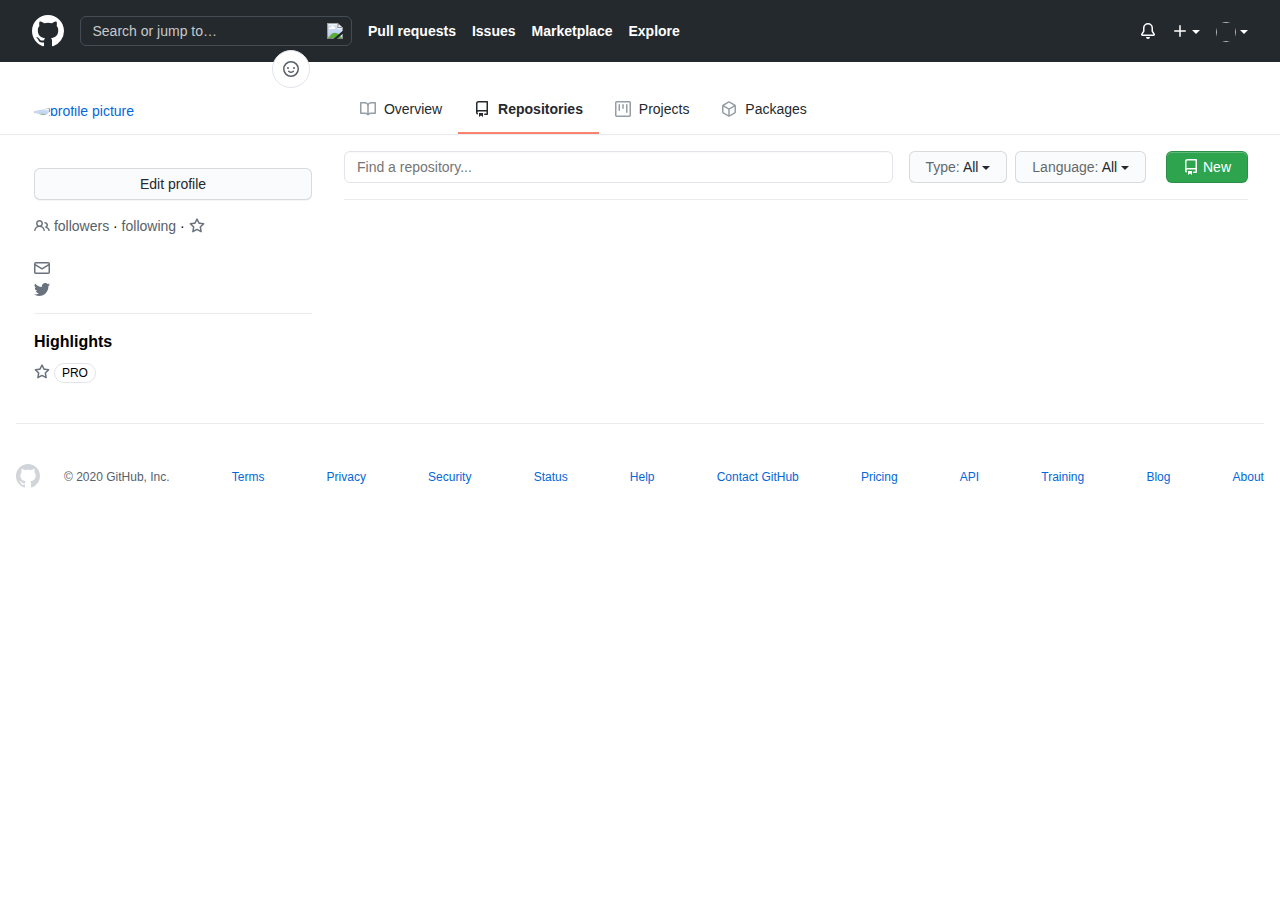
==== commit 43889c23: "minor update" ====
--- a/public/index.html
+++ b/public/index.html
@@ -43,7 +43,7 @@
           <a class="page-header__link nav-link" href="#">Explore</a>
           <a class="page-header__link nav-link item-show-mobile" href="#">Settings</a>
           <a class="page-header__link nav-link item-show-mobile u-name" href="#">
-            <img width="20" height="20" class="avatar avatar-user" /><!--src="https://avatars2.githubusercontent.com/u/36954087?s=60&v=4"/>-->
+            <img width="20" height="20" class="avatar avatar-user" />
           </a>
           <form class="nav-link item-show-mobile" action="#">
             <button type="submit" class="page-header__link btn-link" id="logout-btn">
@@ -76,7 +76,7 @@
       <div class="page-header__item item-collapse-mobile">
         <details class="details-reset">
           <summary class="page-header__link">
-            <img class="avatar avatar-user" width="20" height="20" /><!-- src="https://avatars2.githubusercontent.com/u/36954087?s=60&v=4"-->
+            <img class="avatar avatar-user" width="20" height="20" />
             <span class="dropdown-caret"></span>
           </summary>
         </details>
@@ -90,7 +90,7 @@
             <div class="profile-sticky-bar">
               <div class="profile-mini-card">
                 <span class="profile-mini-avatar">
-                  <img class="avatar-user" height="32" width="32" /> <!--src="https://avatars2.githubusercontent.com/u/36954087?s=88&amp;u=0740b5dd5a850e1ddfc151dfa20f9871d0361308&amp;v=4">-->
+                  <img class="avatar-user" height="32" width="32" />
                 </span>
                 <span class="profile-username">
                   <strong class="u-name"></strong>
@@ -106,7 +106,7 @@
                 </svg>
                 Overview
               </a>
-              <a class="page-main__nav-item nav-item-active" href="#" id="repoCountContainer">
+              <a class="page-main__nav-item nav-item-active repoCountContainer" href="#">
                 <svg class="octicon-text-bottom page-main__octicon" height="16" viewBox="0 0 16 16" version="1.1" width="16" aria-hidden="true">
                   <path fill-rule="evenodd" d="M2 2.5A2.5 2.5 0 014.5 0h8.75a.75.75 0 01.75.75v12.5a.75.75 0 01-.75.75h-2.5a.75.75 0 110-1.5h1.75v-2h-8a1 1 0 00-.714 1.7.75.75 0 01-1.072 1.05A2.495 2.495 0 012 11.5v-9zm10.5-1V9h-8c-.356 0-.694.074-1 .208V2.5a1 1 0 011-1h8zM5 12.25v3.25a.25.25 0 00.4.2l1.45-1.087a.25.25 0 01.3 0L8.6 15.7a.25.25 0 00.4-.2v-3.25a.25.25 0 00-.25-.25h-3.5a.25.25 0 00-.25.25z"></path>
                 </svg>
@@ -133,7 +133,7 @@
           <div class="vcard-user">
             <div class="profile-avatar-container">
               <a title="change your avatar" href="#">
-                <img alt="profile picture" class="avatar avatar-user" /><!-- src="https://avatars0.githubusercontent.com/u/36954087?s=460&amp;u=0740b5dd5a850e1ddfc151dfa20f9871d0361308&amp;v=4">-->
+                <img alt="profile picture" class="avatar avatar-user" />
               </a>
               <div class="status-container item-collapse-mobile">
                 <div class="status-badge-container">
@@ -245,7 +245,7 @@
                 </svg>
                 Overview
               </a>
-              <a class="page-main__nav-item nav-item-active" href="#" id="repoCountContainer">
+              <a class="page-main__nav-item nav-item-active repoCountContainer" href="#">
                 <svg class="octicon-text-bottom page-main__octicon" height="16" viewBox="0 0 16 16" version="1.1" width="16" aria-hidden="true">
                   <path fill-rule="evenodd" d="M2 2.5A2.5 2.5 0 014.5 0h8.75a.75.75 0 01.75.75v12.5a.75.75 0 01-.75.75h-2.5a.75.75 0 110-1.5h1.75v-2h-8a1 1 0 00-.714 1.7.75.75 0 01-1.072 1.05A2.495 2.495 0 012 11.5v-9zm10.5-1V9h-8c-.356 0-.694.074-1 .208V2.5a1 1 0 011-1h8zM5 12.25v3.25a.25.25 0 00.4.2l1.45-1.087a.25.25 0 01.3 0L8.6 15.7a.25.25 0 00.4-.2v-3.25a.25.25 0 00-.25-.25h-3.5a.25.25 0 00-.25.25z"></path>
                 </svg>
--- a/public/css/styles.css
+++ b/public/css/styles.css
@@ -856,6 +856,8 @@
   display: -moz-box;
   display: -ms-flexbox;
   display: flex;
+  overflow-y: auto;
+  max-width: 100vw;
 }
 
 .flex-container .details-reset {
@@ -870,7 +872,7 @@
 }
 
 .flex-container > a {
-  margin-left: 8px;
+  margin-left: 12px;
   -webkit-box-flex: 0;
      -moz-box-flex: 0;
       -ms-flex: 0;
@@ -1032,10 +1034,9 @@
     padding-left: 0px;
   }
   .page-main__head {
-    padding-left: 8px;
-    width: 360px;
-    max-width: 100%;
+    padding-left: 6px;
     overflow: auto;
+    max-width: 100vw;
   }
   .page-main__octicon {
     display: none;
@@ -1100,7 +1101,7 @@
     margin-bottom: 16px;
   }
   .vcard-repositories {
-    padding-left: 4px;
+    padding-left: 8px;
   }
 }
 
